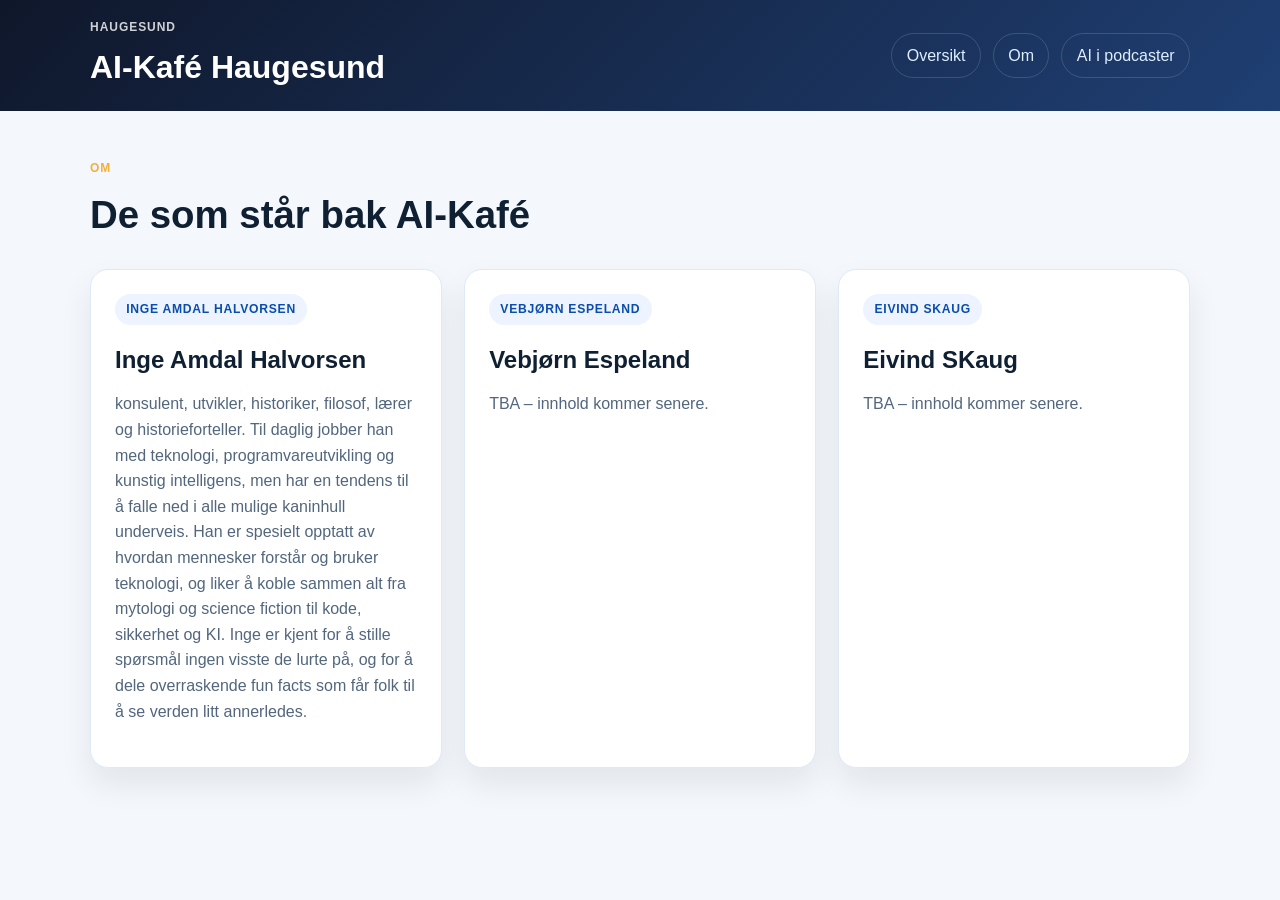
==== about.html @ 88e46c9e "updates about and pictures" ====
<!DOCTYPE html>
<html lang="no">
  <head>
    <meta charset="UTF-8" />
    <meta name="viewport" content="width=device-width, initial-scale=1.0" />
    <title>Om | AI-Kafé Haugesund</title>
    <link rel="stylesheet" href="styles.css" />
  </head>
  <body data-root="" data-page="about">
    <div data-header></div>

    <main class="page-shell">
      <div class="container">
        <div class="section-heading">
          <p class="eyebrow accent">Om</p>
          <h2>De som står bak AI-Kafé</h2>
        </div>

        <div class="card-grid">
          <article class="session-card">
            <span class="session-number">Inge Amdal Halvorsen</span>
            <h3>Inge Amdal Halvorsen</h3>
            <p hidden>
              konsulent og utvikler med stor interesse for kunstig intelligens,
              teknologi og kunnskapsdeling. Han liker å utforske skjæringspunktet
              mellom mennesker, kultur og teknologi, og er alltid på jakt etter den
              neste interessante idéen, historien eller fotnoten.
            </p>
            <p>
              konsulent, utvikler, historiker, filosof, lærer og historieforteller.
              Til daglig jobber han med teknologi, programvareutvikling og kunstig
              intelligens, men har en tendens til å falle ned i alle mulige
              kaninhull underveis. Han er spesielt opptatt av hvordan mennesker
              forstår og bruker teknologi, og liker å koble sammen alt fra
              mytologi og science fiction til kode, sikkerhet og KI. Inge er kjent
              for å stille spørsmål ingen visste de lurte på, og for å dele
              overraskende fun facts som får folk til å se verden litt annerledes.
            </p>
          </article>

          <article class="session-card">
            <span class="session-number">Vebjørn Espeland</span>
            <h3>Vebjørn Espeland</h3>
            <p>
              TBA – innhold kommer senere.
            </p>
          </article>

          <article class="session-card">
            <span class="session-number">Eivind SKaug</span>
            <h3>Eivind SKaug</h3>
            <p>
              TBA – innhold kommer senere.
            </p>
          </article>
        </div>
      </div>
    </main>
    <script src="header.js"></script>
  </body>
</html>
---- styles.css ----
:root {
  --bg: #f4f7fb;
  --surface: #ffffff;
  --surface-alt: #edf4ff;
  --primary: #0d6efd;
  --primary-dark: #0a4dad;
  --text: #102033;
  --muted: #52667d;
  --border: #dfeaf7;
  --accent: #f59e0b;
  --shadow: 0 16px 32px rgba(16, 32, 51, 0.08);
}

* {
  box-sizing: border-box;
}

html {
  scroll-behavior: smooth;
}

body {
  margin: 0;
  font-family: Arial, Helvetica, sans-serif;
  background: var(--bg);
  color: var(--text);
  line-height: 1.6;
}

img {
  max-width: 100%;
  display: block;
}

.container {
  width: min(1100px, calc(100% - 2rem));
  margin: 0 auto;
}

.site-header {
  background: linear-gradient(135deg, #0f172a 0%, #1f3f73 100%);
  color: white;
  padding: 1.1rem 0;
}

.header-inner {
  display: flex;
  align-items: center;
  justify-content: space-between;
  gap: 1rem;
}

h1, h2, h3, p {
  margin-top: 0;
}

h1 {
  margin-bottom: 0;
  font-size: clamp(2rem, 2.5vw, 3rem);
}

h2 {
  font-size: clamp(2rem, 3vw, 3rem);
  margin-bottom: 1rem;
}

h3 {
  font-size: 1.5rem;
  margin-bottom: 0.75rem;
}

.eyebrow {
  margin-bottom: 0.35rem;
  text-transform: uppercase;
  letter-spacing: 0.08em;
  font-size: 0.75rem;
  font-weight: 700;
  opacity: 0.8;
}

.eyebrow.accent {
  color: var(--accent);
}

.top-nav {
  display: flex;
  flex-wrap: wrap;
  gap: 0.75rem;
}

.top-nav a,
.session-card a,
.back-link {
  color: inherit;
  text-decoration: none;
}

.top-nav a {
  padding: 0.55rem 0.9rem;
  border-radius: 999px;
  color: #dfefff;
  border: 1px solid rgba(255, 255, 255, 0.15);
  transition: all 0.2s ease;
}

.top-nav a:hover,
.top-nav a.active {
  background: rgba(255, 255, 255, 0.12);
  border-color: rgba(255, 255, 255, 0.3);
}

.hero {
  padding: 5rem 0 4rem;
}

.hero-grid {
  display: grid;
  grid-template-columns: 1.4fr 0.9fr;
  gap: 2rem;
  align-items: center;
}

.lead {
  max-width: 60ch;
  color: var(--muted);
  font-size: 1.1rem;
}

.cta-row {
  display: flex;
  flex-wrap: wrap;
  gap: 1rem;
  margin-top: 1.5rem;
}

.button {
  display: inline-flex;
  align-items: center;
  justify-content: center;
  border-radius: 999px;
  padding: 0.85rem 1.4rem;
  text-decoration: none;
  font-weight: 700;
  border: 1px solid transparent;
  transition: transform 0.2s ease, opacity 0.2s ease;
}

.button:hover {
  transform: translateY(-1px);
}

.button.primary {
  background: var(--primary);
  color: white;
}

.button.primary:hover {
  background: var(--primary-dark);
}

.button.secondary {
  background: var(--surface);
  color: var(--text);
  border-color: var(--border);
}

.hero-card,
.session-card,
.content-card {
  background: var(--surface);
  border: 1px solid var(--border);
  border-radius: 18px;
  box-shadow: var(--shadow);
}

.hero-card {
  padding: 1.8rem 1.5rem;
}

.hero-card ul {
  margin: 0;
  padding-left: 1.1rem;
  color: var(--muted);
}

.sessions-section {
  padding: 1rem 0 4rem;
}

.section-heading {
  margin-bottom: 1.5rem;
}

.card-grid {
  display: grid;
  grid-template-columns: repeat(3, minmax(0, 1fr));
  gap: 1.4rem;
}

.session-card {
  padding: 1.5rem;
}

.session-number {
  display: inline-block;
  font-size: 0.76rem;
  text-transform: uppercase;
  letter-spacing: 0.06em;
  color: var(--primary-dark);
  background: var(--surface-alt);
  border-radius: 999px;
  padding: 0.35rem 0.7rem;
  margin-bottom: 1rem;
  font-weight: 700;
}

.session-card p {
  color: var(--muted);
  margin-bottom: 1.2rem;
}

.session-card a {
  font-weight: 700;
  color: var(--primary-dark);
}

.page-shell {
  padding: 3rem 0 4rem;
}

.content-card {
  padding: 2rem;
}

.article-grid {
  display: grid;
  grid-template-columns: 1.2fr 0.8fr;
  gap: 2rem;
}

.meta-list {
  list-style: none;
  padding: 0;
  margin: 0;
}

.meta-list li {
  border-bottom: 1px solid var(--border);
  padding: 0.6rem 0;
  color: var(--muted);
}

.meta-list strong {
  color: var(--text);
}

.checklist {
  margin-top: 1.2rem;
  padding-left: 1.1rem;
}

.site-footer {
  padding: 1.5rem 0 3rem;
  color: var(--muted);
  text-align: center;
}

@media (max-width: 800px) {
  .hero-grid,
  .article-grid,
  .card-grid {
    grid-template-columns: 1fr;
  }

  .header-inner {
    flex-direction: column;
    align-items: flex-start;
  }

  .top-nav {
    width: 100%;
  }

  .top-nav a {
    flex: 1 1 auto;
    text-align: center;
  }
}
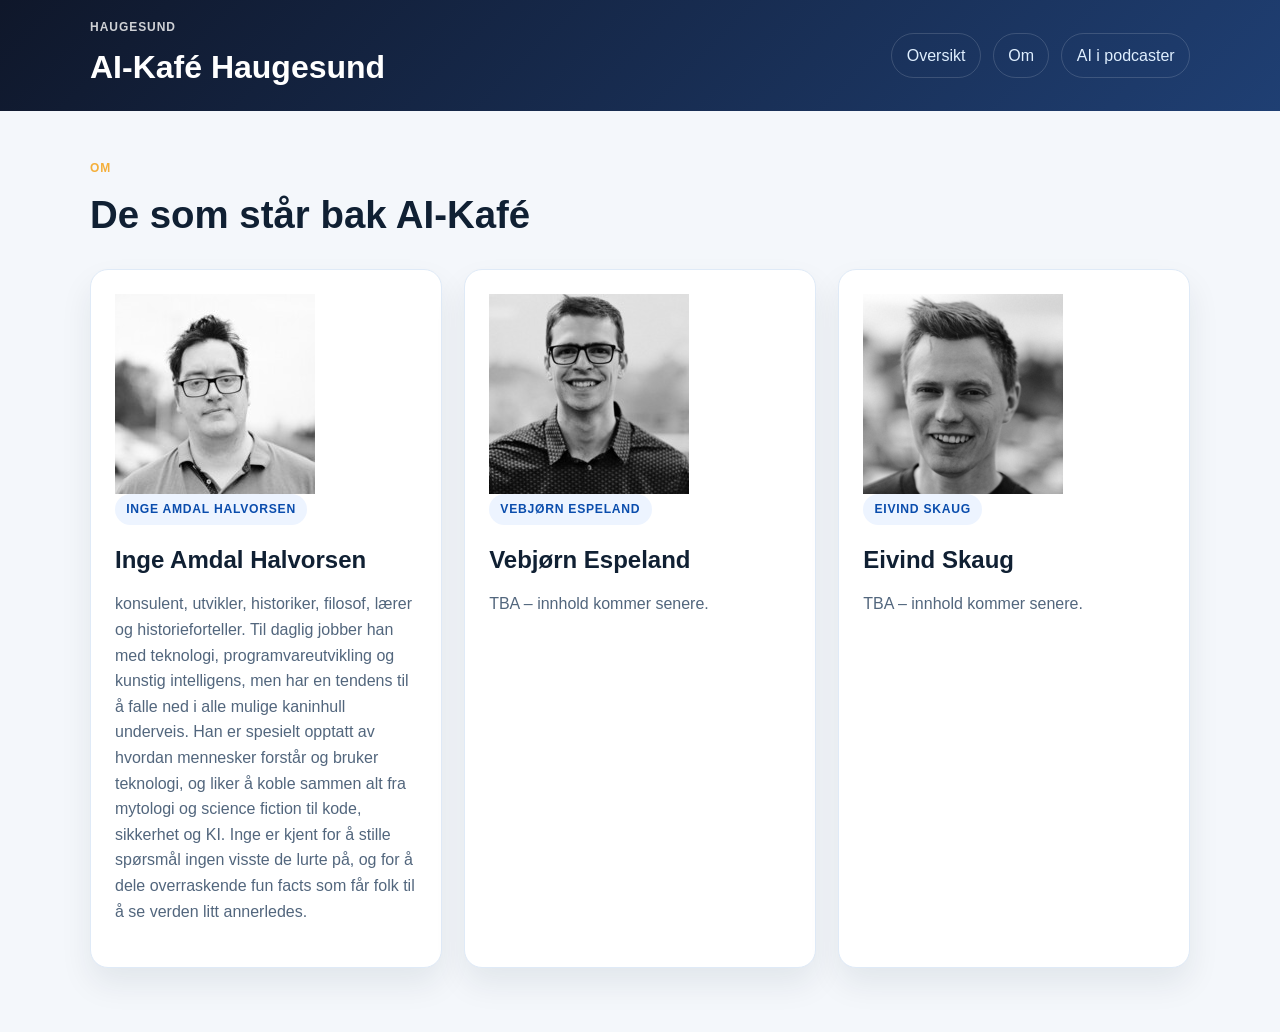
==== commit 24adac12: "updates about and pictures" ====
--- a/about.html
+++ b/about.html
@@ -18,15 +18,16 @@
 
         <div class="card-grid">
           <article class="session-card">
+            <img src="assets\thumb_ingeBekskjært.jpg" alt="Inge Halvorsen" />
             <span class="session-number">Inge Amdal Halvorsen</span>
             <h3>Inge Amdal Halvorsen</h3>
-            <p hidden>
+            <p class="person-intro person-intro-short" hidden>
               konsulent og utvikler med stor interesse for kunstig intelligens,
               teknologi og kunnskapsdeling. Han liker å utforske skjæringspunktet
               mellom mennesker, kultur og teknologi, og er alltid på jakt etter den
               neste interessante idéen, historien eller fotnoten.
             </p>
-            <p>
+            <p class="person-intro person-intro-long">
               konsulent, utvikler, historiker, filosof, lærer og historieforteller.
               Til daglig jobber han med teknologi, programvareutvikling og kunstig
               intelligens, men har en tendens til å falle ned i alle mulige
@@ -39,6 +40,7 @@
           </article>
 
           <article class="session-card">
+            <img src="assets\thumb_DSCF3933.JPG" alt="Vebjørn Espeland" />
             <span class="session-number">Vebjørn Espeland</span>
             <h3>Vebjørn Espeland</h3>
             <p>
@@ -47,8 +49,9 @@
           </article>
 
           <article class="session-card">
-            <span class="session-number">Eivind SKaug</span>
-            <h3>Eivind SKaug</h3>
+            <img src="assets\thumb_Portrett_Eivind.JPG" alt="Eivind Skaug" />
+            <span class="session-number">Eivind Skaug</span>
+            <h3>Eivind Skaug</h3>
             <p>
               TBA – innhold kommer senere.
             </p>
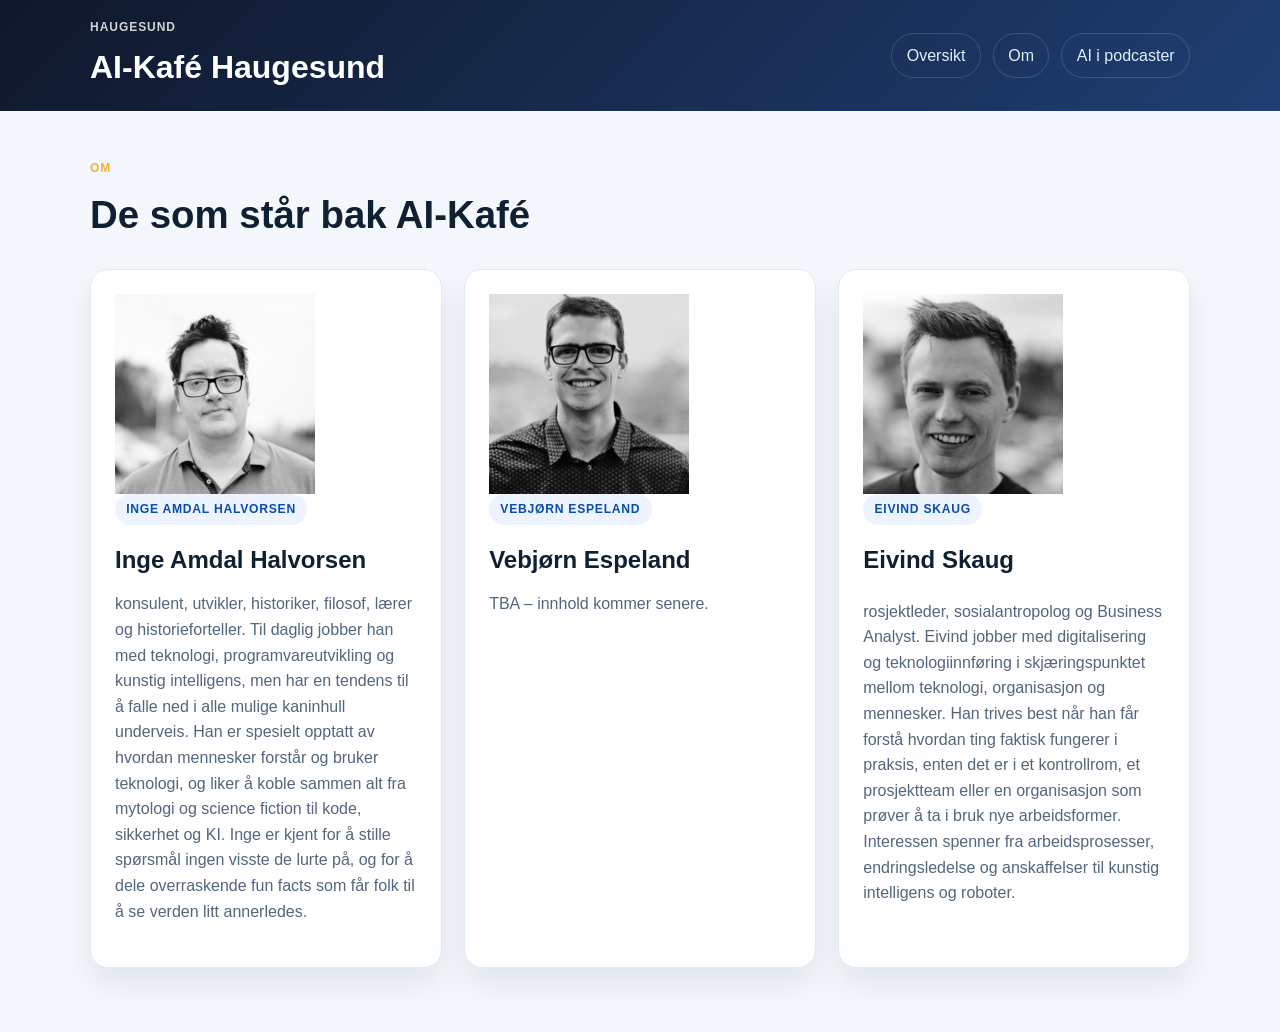
==== commit 959cf36f: "updates Eivind" ====
--- a/about.html
+++ b/about.html
@@ -53,7 +53,13 @@
             <span class="session-number">Eivind Skaug</span>
             <h3>Eivind Skaug</h3>
             <p>
-              TBA – innhold kommer senere.
+              <p class="person-intro person-intro-short" hidden>
+                prosjektleder, sosialantropolog og rådgiver med stor interesse for digitalisering, teknologi og endringsarbeid. 
+                Han liker å utforske skjæringspunktet mellom mennesker, organisasjoner og teknologi, og er spesielt opptatt av hvordan nye arbeidsformer, kunstig intelligens og innovasjon fungerer i praksis.
+              </p>
+              <p class="person-intro person-intro-long">
+                rosjektleder, sosialantropolog og Business Analyst.
+                Eivind jobber med digitalisering og teknologiinnføring i skjæringspunktet mellom teknologi, organisasjon og mennesker. Han trives best når han får forstå hvordan ting faktisk fungerer i praksis, enten det er i et kontrollrom, et prosjektteam eller en organisasjon som prøver å ta i bruk nye arbeidsformer. Interessen spenner fra arbeidsprosesser, endringsledelse og anskaffelser til kunstig intelligens og roboter.
             </p>
           </article>
         </div>
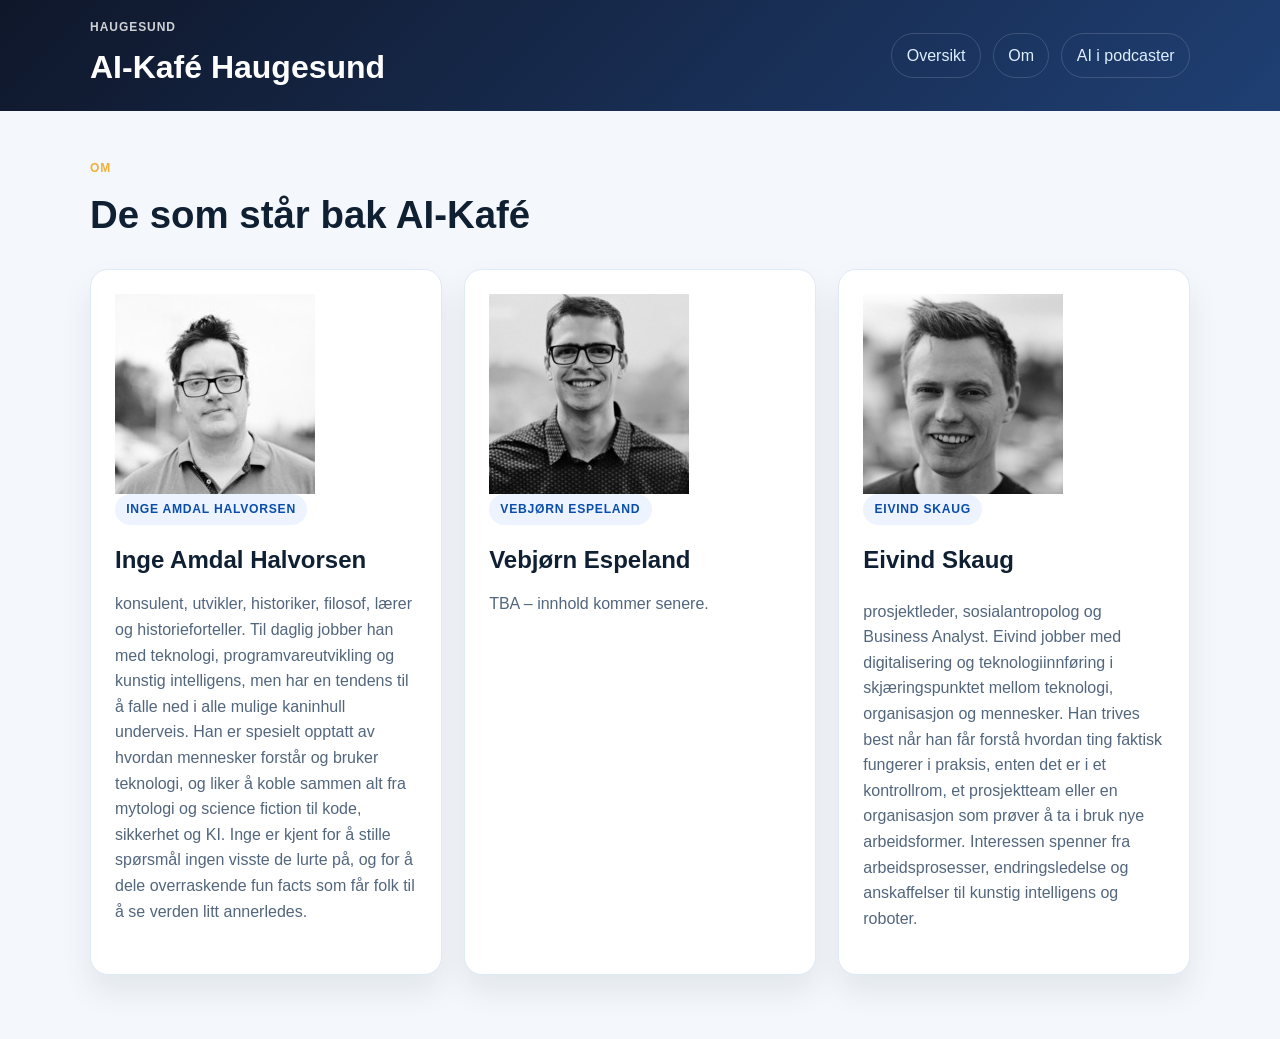
==== commit 650233fa: "updates about" ====
--- a/about.html
+++ b/about.html
@@ -58,7 +58,7 @@
                 Han liker å utforske skjæringspunktet mellom mennesker, organisasjoner og teknologi, og er spesielt opptatt av hvordan nye arbeidsformer, kunstig intelligens og innovasjon fungerer i praksis.
               </p>
               <p class="person-intro person-intro-long">
-                rosjektleder, sosialantropolog og Business Analyst.
+                prosjektleder, sosialantropolog og Business Analyst.
                 Eivind jobber med digitalisering og teknologiinnføring i skjæringspunktet mellom teknologi, organisasjon og mennesker. Han trives best når han får forstå hvordan ting faktisk fungerer i praksis, enten det er i et kontrollrom, et prosjektteam eller en organisasjon som prøver å ta i bruk nye arbeidsformer. Interessen spenner fra arbeidsprosesser, endringsledelse og anskaffelser til kunstig intelligens og roboter.
             </p>
           </article>
